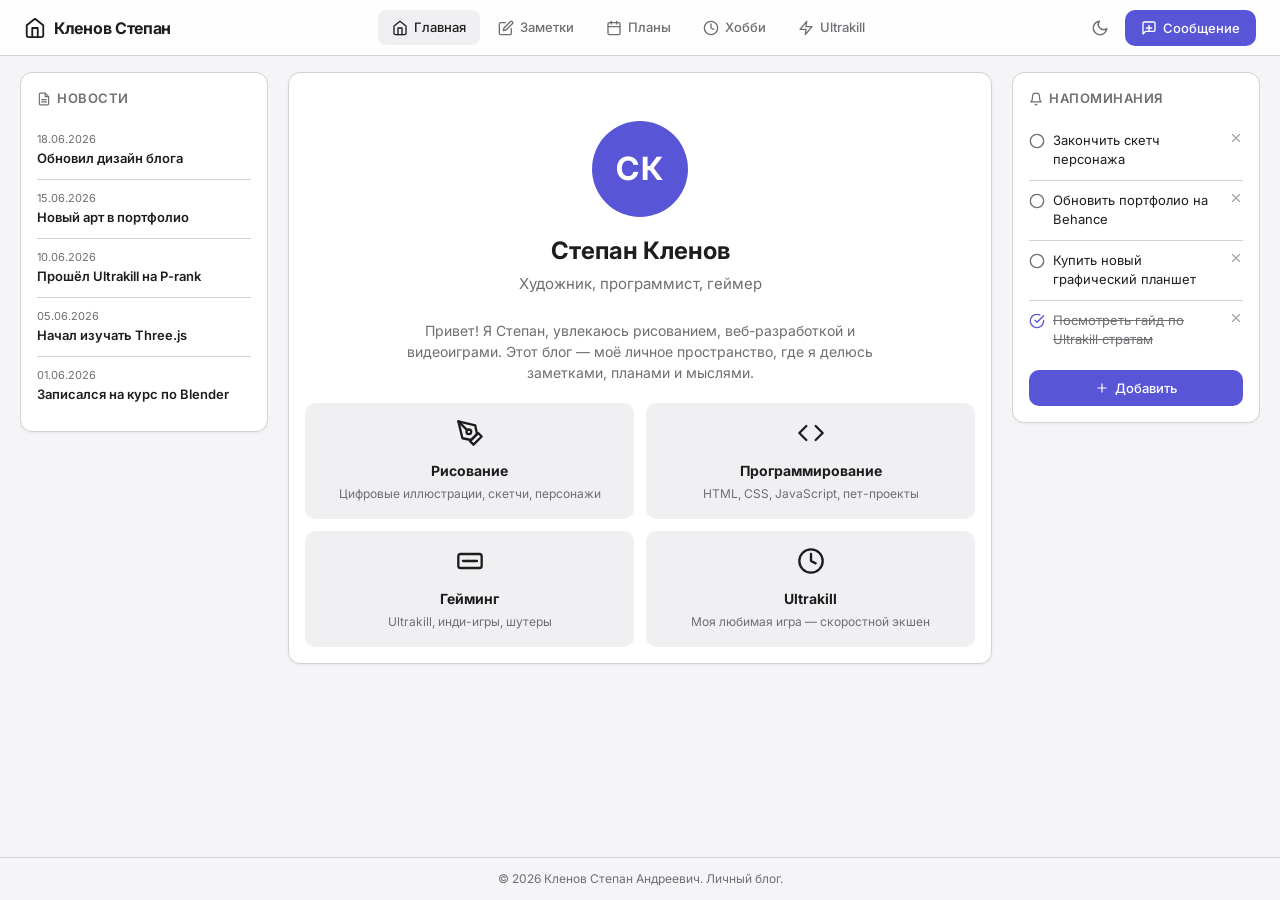
==== index.html @ b5e90588 "Add files via upload" ====
<!DOCTYPE html>
<html lang="ru">
<head>
<meta charset="UTF-8">
<meta name="viewport" content="width=device-width, initial-scale=1.0">
<title>Кленов Степан — Личный блог</title>
<link rel="preconnect" href="https://fonts.googleapis.com">
<link href="https://fonts.googleapis.com/css2?family=Inter:wght@400;500;600;700&display=swap" rel="stylesheet">
<link rel="stylesheet" href="styles.css">
</head>
<body>

<header>
  <div class="logo">
    <svg width="22" height="22" viewBox="0 0 24 24" fill="none" stroke="currentColor" stroke-width="2" stroke-linecap="round" stroke-linejoin="round"><path d="M3 9l9-7 9 7v11a2 2 0 0 1-2 2H5a2 2 0 0 1-2-2z"/><polyline points="9 22 9 12 15 12 15 22"/></svg>
    Кленов Степан
  </div>
  <nav id="mainNav">
    <a class="active" data-section="home">
      <svg width="16" height="16" viewBox="0 0 24 24" fill="none" stroke="currentColor" stroke-width="2" stroke-linecap="round" stroke-linejoin="round"><path d="M3 9l9-7 9 7v11a2 2 0 0 1-2 2H5a2 2 0 0 1-2-2z"/><polyline points="9 22 9 12 15 12 15 22"/></svg>
      Главная
    </a>
    <a data-section="notes">
      <svg width="16" height="16" viewBox="0 0 24 24" fill="none" stroke="currentColor" stroke-width="2" stroke-linecap="round" stroke-linejoin="round"><path d="M11 4H4a2 2 0 0 0-2 2v14a2 2 0 0 0 2 2h14a2 2 0 0 0 2-2v-7"/><path d="M18.5 2.5a2.121 2.121 0 0 1 3 3L12 15l-4 1 1-4 9.5-9.5z"/></svg>
      Заметки
    </a>
    <a data-section="plans">
      <svg width="16" height="16" viewBox="0 0 24 24" fill="none" stroke="currentColor" stroke-width="2" stroke-linecap="round" stroke-linejoin="round"><rect x="3" y="4" width="18" height="18" rx="2" ry="2"/><line x1="16" y1="2" x2="16" y2="6"/><line x1="8" y1="2" x2="8" y2="6"/><line x1="3" y1="10" x2="21" y2="10"/></svg>
      Планы
    </a>
    <a data-section="hobbies">
      <svg width="16" height="16" viewBox="0 0 24 24" fill="none" stroke="currentColor" stroke-width="2" stroke-linecap="round" stroke-linejoin="round"><circle cx="12" cy="12" r="10"/><path d="M12 6v6l4 2"/></svg>
      Хобби
    </a>
    <a data-section="ultrakill">
      <svg width="16" height="16" viewBox="0 0 24 24" fill="none" stroke="currentColor" stroke-width="2" stroke-linecap="round" stroke-linejoin="round"><polygon points="13 2 3 14 12 14 11 22 21 10 12 10 13 2"/></svg>
      Ultrakill
    </a>
  </nav>
  <div class="header-actions">
    <button class="theme-btn" id="themeToggle" title="Сменить тему">
      <svg width="18" height="18" viewBox="0 0 24 24" fill="none" stroke="currentColor" stroke-width="2" stroke-linecap="round" stroke-linejoin="round"><path d="M21 12.79A9 9 0 1 1 11.21 3 7 7 0 0 0 21 12.79z"/></svg>
    </button>
    <button class="modal-btn" id="openModalBtn">
      <svg width="16" height="16" viewBox="0 0 24 24" fill="none" stroke="currentColor" stroke-width="2" stroke-linecap="round" stroke-linejoin="round"><path d="M21 15a2 2 0 0 1-2 2H7l-4 4V5a2 2 0 0 1 2-2h14a2 2 0 0 1 2 2z"/><line x1="12" y1="8" x2="12" y2="16"/><line x1="8" y1="12" x2="16" y2="12"/></svg>
      Сообщение
    </button>
  </div>
</header>

<div class="layout">

  <aside class="col-left">
    <div class="card" id="newsCard">
      <h3>
        <svg width="14" height="14" viewBox="0 0 24 24" fill="none" stroke="currentColor" stroke-width="2" stroke-linecap="round" stroke-linejoin="round"><path d="M14 2H6a2 2 0 0 0-2 2v16a2 2 0 0 0 2 2h12a2 2 0 0 0 2-2V8z"/><polyline points="14 2 14 8 20 8"/><line x1="16" y1="13" x2="8" y2="13"/><line x1="16" y1="17" x2="8" y2="17"/></svg>
        Новости
      </h3>
      <div id="newsList"></div>
    </div>
  </aside>

  <main class="col-center">

    <div class="content-section active" id="section-home">
      <div class="card">
        <div class="profile">
          <div class="avatar">СК</div>
          <h1>Степан Кленов</h1>
          <p class="tagline">Художник, программист, геймер</p>
        </div>
        <p contenteditable="true" data-key="bio-text" style="text-align:center;color:var(--text2);font-size:14px;max-width:500px;margin:0 auto;">
          Привет! Я Степан, увлекаюсь рисованием, веб-разработкой и видеоиграми. Этот блог — моё личное пространство, где я делюсь заметками, планами и мыслями.
        </p>
        <div class="bio-cards">
          <div class="bio-card">
            <svg width="28" height="28" viewBox="0 0 24 24" fill="none" stroke="currentColor" stroke-width="2" stroke-linecap="round" stroke-linejoin="round"><path d="M12 19l7-7 3 3-7 7-3-3z"/><path d="M18 13l-1.5-7.5L2 2l3.5 14.5L13 18l5-5z"/><path d="M2 2l7.586 7.586"/><circle cx="11" cy="11" r="2"/></svg>
            <h4>Рисование</h4>
            <p>Цифровые иллюстрации, скетчи, персонажи</p>
          </div>
          <div class="bio-card">
            <svg width="28" height="28" viewBox="0 0 24 24" fill="none" stroke="currentColor" stroke-width="2" stroke-linecap="round" stroke-linejoin="round"><polyline points="16 18 22 12 16 6"/><polyline points="8 6 2 12 8 18"/></svg>
            <h4>Программирование</h4>
            <p>HTML, CSS, JavaScript, пет-проекты</p>
          </div>
          <div class="bio-card">
            <svg width="28" height="28" viewBox="0 0 24 24" fill="none" stroke="currentColor" stroke-width="2" stroke-linecap="round" stroke-linejoin="round"><rect x="2" y="6" width="20" height="12" rx="2"/><path d="M6 12h4"/><path d="M14 12h4"/><path d="M10 12h4"/></svg>
            <h4>Гейминг</h4>
            <p>Ultrakill, инди-игры, шутеры</p>
          </div>
          <div class="bio-card">
            <svg width="28" height="28" viewBox="0 0 24 24" fill="none" stroke="currentColor" stroke-width="2" stroke-linecap="round" stroke-linejoin="round"><circle cx="12" cy="12" r="10"/><polyline points="12 6 12 12 16 14"/></svg>
            <h4>Ultrakill</h4>
            <p>Моя любимая игра — скоростной экшен</p>
          </div>
        </div>
      </div>
    </div>

    <div class="content-section" id="section-notes">
      <div class="card">
        <div class="section-header">
          <h2>
            <svg width="20" height="20" viewBox="0 0 24 24" fill="none" stroke="currentColor" stroke-width="2" stroke-linecap="round" stroke-linejoin="round"><path d="M11 4H4a2 2 0 0 0-2 2v14a2 2 0 0 0 2 2h14a2 2 0 0 0 2-2v-7"/><path d="M18.5 2.5a2.121 2.121 0 0 1 3 3L12 15l-4 1 1-4 9.5-9.5z"/></svg>
            Мои заметки
          </h2>
        </div>
        <div class="note-form">
          <input type="text" id="noteInput" placeholder="Напишите заметку..." maxlength="200">
          <button id="addNoteBtn">
            <svg width="16" height="16" viewBox="0 0 24 24" fill="none" stroke="currentColor" stroke-width="2" stroke-linecap="round" stroke-linejoin="round"><line x1="12" y1="5" x2="12" y2="19"/><line x1="5" y1="12" x2="19" y2="12"/></svg>
            Добавить
          </button>
        </div>
        <div class="note-list" id="noteList"></div>
      </div>
    </div>

    <div class="content-section" id="section-plans">
      <div class="card">
        <div class="section-header">
          <h2>
            <svg width="20" height="20" viewBox="0 0 24 24" fill="none" stroke="currentColor" stroke-width="2" stroke-linecap="round" stroke-linejoin="round"><rect x="3" y="4" width="18" height="18" rx="2" ry="2"/><line x1="16" y1="2" x2="16" y2="6"/><line x1="8" y1="2" x2="8" y2="6"/><line x1="3" y1="10" x2="21" y2="10"/></svg>
            Мои планы
          </h2>
        </div>
        <div class="plan-form">
          <input type="text" id="planInput" placeholder="Новая цель..." maxlength="200">
          <button id="addPlanBtn">
            <svg width="16" height="16" viewBox="0 0 24 24" fill="none" stroke="currentColor" stroke-width="2" stroke-linecap="round" stroke-linejoin="round"><line x1="12" y1="5" x2="12" y2="19"/><line x1="5" y1="12" x2="19" y2="12"/></svg>
            Добавить
          </button>
        </div>
        <div class="plan-list" id="planList"></div>
      </div>
    </div>

    <div class="content-section" id="section-hobbies">
      <div class="card">
        <div class="section-header">
          <h2>
            <svg width="20" height="20" viewBox="0 0 24 24" fill="none" stroke="currentColor" stroke-width="2" stroke-linecap="round" stroke-linejoin="round"><circle cx="12" cy="12" r="10"/><path d="M12 6v6l4 2"/></svg>
            Мои хобби
          </h2>
        </div>

        <div class="hobby-card">
          <h3>
            <svg width="18" height="18" viewBox="0 0 24 24" fill="none" stroke="currentColor" stroke-width="2" stroke-linecap="round" stroke-linejoin="round"><path d="M12 19l7-7 3 3-7 7-3-3z"/><path d="M18 13l-1.5-7.5L2 2l3.5 14.5L13 18l5-5z"/><path d="M2 2l7.586 7.586"/><circle cx="11" cy="11" r="2"/></svg>
            Рисование
          </h3>
          <p contenteditable="true" data-key="hobby-drawing">Я увлекаюсь цифровым рисованием уже несколько лет. Работаю в Clip Studio Paint и Procreate, люблю рисовать персонажей и фэнтезийные пейзажи. В последнее время экспериментирую со стилизованными портретами и low-poly графикой. Мечтаю когда-нибудь собрать свой артбук.</p>
        </div>

        <div class="hobby-card">
          <h3>
            <svg width="18" height="18" viewBox="0 0 24 24" fill="none" stroke="currentColor" stroke-width="2" stroke-linecap="round" stroke-linejoin="round"><polyline points="16 18 22 12 16 6"/><polyline points="8 6 2 12 8 18"/></svg>
            Программирование
          </h3>
          <p contenteditable="true" data-key="hobby-coding">Программирование — моя основная профессиональная деятельность. Пишу на JavaScript и TypeScript, увлекаюсь фронтендом и созданием интерактивных интерфейсов. В свободное время делаю небольшие пет-проекты: от генераторов артов до простых игр на канвасе.</p>
        </div>

        <div class="hobby-card">
          <h3>
            <svg width="18" height="18" viewBox="0 0 24 24" fill="none" stroke="currentColor" stroke-width="2" stroke-linecap="round" stroke-linejoin="round"><rect x="2" y="6" width="20" height="12" rx="2"/><path d="M6 12h4"/><path d="M14 12h4"/><path d="M10 12h4"/></svg>
            Гейминг
          </h3>
          <p contenteditable="true" data-key="hobby-gaming">Видеоигры — моя давняя страсть. Предпочитаю динамичные игры с высоким темпом и deep mechanics. Люблю инди-проекты за их оригинальность, но и в ААА-тайтлы играю с удовольствием. Моя любимая игра — Ultrakill, которая сочетает в себе всё, что я ценю в играх.</p>
        </div>
      </div>
    </div>

    <div class="content-section" id="section-ultrakill">
      <div class="card">
        <div class="game-header">
          <h2>
            <svg width="24" height="24" viewBox="0 0 24 24" fill="none" stroke="currentColor" stroke-width="2" stroke-linecap="round" stroke-linejoin="round"><polygon points="13 2 3 14 12 14 11 22 21 10 12 10 13 2"/></svg>
            ULTRAKILL
          </h2>
          <p class="sub">«Машина. Я промолчу, но ты поймёшь.»</p>
        </div>

        <div class="game-section">
          <h3>
            <svg width="16" height="16" viewBox="0 0 24 24" fill="none" stroke="currentColor" stroke-width="2" stroke-linecap="round" stroke-linejoin="round"><circle cx="12" cy="12" r="10"/><path d="M12 6v6l4 2"/></svg>
            Об игре
          </h3>
          <p contenteditable="true" data-key="uk-intro">Ultrakill — это скоростной ретро-шутер от первого лица, разработанный Hakita и изданный New Blood Interactive. Вдохновлённый такими классиками, как Quake и Doom Eternal, Ultrakill предлагает уникальную механику, основанную на стиле и непрерывном движении. Игрок управляет V1 — роботом-войной, который сражается с ордами машин и демонов в аду.</p>
          <p contenteditable="true" data-key="uk-intro2">Главная особенность геймплея — система «крови»: враги пачкают пол кровью, и V1 может восстанавливать здоровье, собирая её. Это заставляет игрока постоянно находиться в гуще событий, агрессивно атаковать и уворачиваться, что создаёт уникальный темп игры.</p>
        </div>

        <div class="game-section">
          <h3>
            <svg width="16" height="16" viewBox="0 0 24 24" fill="none" stroke="currentColor" stroke-width="2" stroke-linecap="round" stroke-linejoin="round"><polygon points="12 2 15.09 8.26 22 9.27 17 14.14 18.18 21.02 12 17.77 5.82 21.02 7 14.14 2 9.27 8.91 8.26 12 2"/></svg>
            Механики
          </h3>
          <p contenteditable="true" data-key="uk-mechanics">В основе Ultrakill лежит система оценки стиля: каждое убийство, уклонение и трюк начисляют очки, множитель растёт, и чем выше стиль — тем больше награда. Механика паррирования позволяет отбивать вражеские снаряды обратно, что добавляет глубины сражениям. Огромный арсенал оружия — от револьвера и дробовика до ракетницы и напалма — можно комбинировать для максимально зрелищных комбо. Самостоятельные руки-захваты, скольжение по стенам и рывки делают перемещение невероятно плавным.</p>
        </div>

        <div class="game-section">
          <h3>
            <svg width="16" height="16" viewBox="0 0 24 24" fill="none" stroke="currentColor" stroke-width="2" stroke-linecap="round" stroke-linejoin="round"><circle cx="12" cy="12" r="10"/><path d="M9.09 9a3 3 0 0 1 5.83 1c0 2-3 3-3 3"/><line x1="12" y1="17" x2="12.01" y2="17"/></svg>
            Сюжет и Лор
          </h3>
          <p contenteditable="true" data-key="uk-lore1">Действие Ultrakill разворачивается в далёком будущем, после того как человечество полностью вымерло, но созданные им машины продолжают существовать. Главный герой — V1, одна из боевых машин, спустившаяся в ад в поисках крови, необходимой для поддержания своей энергии. Ад населён не только демонами, но и другими машинами — такими же, как V1, каждая из которых преследует свои цели.</p>
          <p contenteditable="true" data-key="uk-lore2">Исследуя круги ада — от Поверхности до самых глубин Преисподней — V1 сталкивается с существами, основанными на «Божественной комедии» Данте Алигьери. Каждый круг ада представляет собой уникальную экосистему: Лимб, Похоть, Чревоугодие, Жадность, Гнев, Ересь, Насилие, Мошенничество и Предательство. По мере продвижения раскрываются тайны падения человечества, природы самих машин и истинная причина, по которой V1 оказался в аду.</p>
          <p contenteditable="true" data-key="uk-lore3">Враги в игре — не просто абстрактные демоны, а падшие души грешников и боевые машины, каждая со своим дизайном и поведением. От медлительных Corpse of King Minos до стремительных Mindflayers — каждый противник требует индивидуального подхода. Лор подаётся через окружение, записки и фрагментарные диалоги с боссами, оставляя простор для интерпретации. Сочетание отсылок к античной и христианской мифологии с киберпанк-эстетикой создаёт уникальную, мрачную и одновременно ироничную атмосферу, которая и сделала Ultrakill культовой игрой.</p>
        </div>
      </div>
    </div>

  </main>

  <aside class="col-right">
    <div class="card" id="remindersCard">
      <h3>
        <svg width="14" height="14" viewBox="0 0 24 24" fill="none" stroke="currentColor" stroke-width="2" stroke-linecap="round" stroke-linejoin="round"><path d="M18 8A6 6 0 0 0 6 8c0 7-3 9-3 9h18s-3-2-3-9"/><path d="M13.73 21a2 2 0 0 1-3.46 0"/></svg>
        Напоминания
      </h3>
      <div id="reminderList"></div>
      <div style="margin-top:10px;">
        <button class="modal-btn" style="width:100%;justify-content:center;" id="addReminderBtn">
          <svg width="14" height="14" viewBox="0 0 24 24" fill="none" stroke="currentColor" stroke-width="2" stroke-linecap="round" stroke-linejoin="round"><line x1="12" y1="5" x2="12" y2="19"/><line x1="5" y1="12" x2="19" y2="12"/></svg>
          Добавить
        </button>
      </div>
    </div>
  </aside>

</div>

<div class="modal-overlay" id="modalOverlay">
  <div class="modal">
    <h2>
      <svg width="18" height="18" viewBox="0 0 24 24" fill="none" stroke="currentColor" stroke-width="2" stroke-linecap="round" stroke-linejoin="round"><path d="M21 15a2 2 0 0 1-2 2H7l-4 4V5a2 2 0 0 1 2-2h14a2 2 0 0 1 2 2z"/><line x1="12" y1="8" x2="12" y2="16"/><line x1="8" y1="12" x2="16" y2="12"/></svg>
      Оставить сообщение
    </h2>
    <div class="field">
      <label>Ваше имя</label>
      <input type="text" id="modalName" placeholder="Имя" maxlength="50">
    </div>
    <div class="field">
      <label>Сообщение</label>
      <textarea id="modalMsg" placeholder="Текст сообщения..." maxlength="500"></textarea>
    </div>
    <div class="modal-actions">
      <button class="btn-secondary" id="modalCancel">Отмена</button>
      <button class="btn-primary" id="modalSend">
        <svg width="14" height="14" viewBox="0 0 24 24" fill="none" stroke="currentColor" stroke-width="2" stroke-linecap="round" stroke-linejoin="round"><line x1="22" y1="2" x2="11" y2="13"/><polygon points="22 2 15 22 11 13 2 9 22 2"/></svg>
        Отправить
      </button>
    </div>
  </div>
</div>

<footer>
  &copy; 2026 Кленов Степан Андреевич. Личный блог.
</footer>

<script src="script.js"></script>
</body>
</html>
---- styles.css ----
*, *::before, *::after {
  box-sizing: border-box;
  margin: 0;
  padding: 0;
}
:root {
  --bg: #f5f5f7;
  --surface: #ffffff;
  --surface2: #f0f0f2;
  --text: #1d1d1f;
  --text2: #6e6e73;
  --accent: #5856d6;
  --accent-hover: #4a48b8;
  --border: #d2d2d7;
  --shadow: rgba(0,0,0,0.06);
  --news-bg: #fff8e1;
  --reminder-bg: #e8f5e9;
  --news-border: #ffe082;
  --reminder-border: #a5d6a7;
  --header-bg: rgba(255,255,255,0.85);
  --modal-overlay: rgba(0,0,0,0.5);
  --card-radius: 12px;
  --transition: 0.2s ease;
}
[data-theme="dark"] {
  --bg: #1c1c1e;
  --surface: #2c2c2e;
  --surface2: #3a3a3c;
  --text: #f5f5f7;
  --text2: #a1a1a6;
  --accent: #5e5ce6;
  --accent-hover: #7b79f0;
  --border: #48484a;
  --shadow: rgba(0,0,0,0.3);
  --news-bg: #3e3510;
  --reminder-bg: #1b3a1b;
  --news-border: #6d5d1a;
  --reminder-border: #2e7d32;
  --header-bg: rgba(44,44,46,0.9);
  --modal-overlay: rgba(0,0,0,0.7);
}
html, body {
  height: 100%;
  font-family: 'Inter', -apple-system, BlinkMacSystemFont, 'Segoe UI', system-ui, sans-serif;
  background: var(--bg);
  color: var(--text);
  transition: background var(--transition), color var(--transition);
  font-size: 14px;
  line-height: 1.5;
}
body {
  display: flex;
  flex-direction: column;
  min-height: 100vh;
}
a { color: var(--accent); text-decoration: none; }
a:hover { text-decoration: underline; }

header {
  background: var(--header-bg);
  backdrop-filter: blur(16px);
  -webkit-backdrop-filter: blur(16px);
  border-bottom: 1px solid var(--border);
  padding: 0 24px;
  height: 56px;
  display: flex;
  align-items: center;
  justify-content: space-between;
  flex-shrink: 0;
  transition: background var(--transition), border-color var(--transition);
  position: sticky;
  top: 0;
  z-index: 100;
}
.logo {
  font-weight: 700;
  font-size: 16px;
  letter-spacing: -0.3px;
  display: flex;
  align-items: center;
  gap: 8px;
  white-space: nowrap;
}
.logo svg { flex-shrink: 0; }
nav {
  display: flex;
  gap: 4px;
  overflow-x: auto;
  scrollbar-width: none;
  -ms-overflow-style: none;
}
nav::-webkit-scrollbar { display: none; }
nav a {
  color: var(--text2);
  text-decoration: none;
  padding: 8px 14px;
  border-radius: 8px;
  font-size: 13px;
  font-weight: 500;
  display: flex;
  align-items: center;
  gap: 6px;
  white-space: nowrap;
  transition: background var(--transition), color var(--transition);
  cursor: pointer;
}
nav a:hover, nav a.active {
  background: var(--surface2);
  color: var(--text);
  text-decoration: none;
}
nav a svg { flex-shrink: 0; }
.header-actions {
  display: flex;
  align-items: center;
  gap: 10px;
}
.theme-btn {
  background: none;
  border: none;
  cursor: pointer;
  padding: 6px;
  border-radius: 8px;
  color: var(--text2);
  transition: background var(--transition), color var(--transition);
  display: flex;
  align-items: center;
  justify-content: center;
}
.theme-btn:hover {
  background: var(--surface2);
  color: var(--text);
}

.layout {
  display: flex;
  flex: 1;
  overflow: hidden;
  padding: 16px 20px;
  gap: 16px;
  min-height: 0;
}
.col-left, .col-right {
  width: 20%;
  min-width: 200px;
  max-width: 260px;
  display: flex;
  flex-direction: column;
  gap: 10px;
  overflow-y: auto;
}
.col-center {
  flex: 1;
  min-width: 0;
  overflow-y: auto;
  padding: 0 4px;
}
.col-left { order: 0; }
.col-center { order: 1; }
.col-right { order: 2; }

.card {
  background: var(--surface);
  border-radius: var(--card-radius);
  padding: 16px;
  box-shadow: 0 1px 3px var(--shadow);
  border: 1px solid var(--border);
  transition: background var(--transition), border-color var(--transition), box-shadow var(--transition);
}
.card h3 {
  font-size: 13px;
  font-weight: 600;
  text-transform: uppercase;
  letter-spacing: 0.5px;
  color: var(--text2);
  margin-bottom: 12px;
  display: flex;
  align-items: center;
  gap: 6px;
}

.news-item, .reminder-item {
  padding: 10px 0;
  border-bottom: 1px solid var(--border);
  font-size: 13px;
}
.news-item:last-child, .reminder-item:last-child {
  border-bottom: none;
}
.news-date {
  font-size: 11px;
  color: var(--text2);
  display: block;
  margin-bottom: 2px;
}
.news-title {
  font-weight: 600;
  font-size: 13px;
}
.reminder-item {
  display: flex;
  align-items: flex-start;
  gap: 8px;
}
.reminder-item.done .reminder-text {
  text-decoration: line-through;
  color: var(--text2);
}
.reminder-check {
  cursor: pointer;
  margin-top: 2px;
  flex-shrink: 0;
}
.reminder-text {
  flex: 1;
  font-size: 13px;
}
.reminder-del {
  cursor: pointer;
  flex-shrink: 0;
  opacity: 0.4;
  transition: opacity var(--transition);
}
.reminder-del:hover { opacity: 1; }

.content-section {
  display: none;
}
.content-section.active {
  display: block;
}

.profile {
  text-align: center;
  padding: 32px 0 24px;
}
.avatar {
  width: 96px;
  height: 96px;
  border-radius: 50%;
  background: var(--accent);
  display: flex;
  align-items: center;
  justify-content: center;
  margin: 0 auto 16px;
  color: #fff;
  font-size: 32px;
  font-weight: 700;
  letter-spacing: 2px;
}
.profile h1 {
  font-size: 24px;
  font-weight: 700;
  margin-bottom: 4px;
}
.profile .tagline {
  color: var(--text2);
  font-size: 15px;
}
.bio-cards {
  display: grid;
  grid-template-columns: 1fr 1fr;
  gap: 12px;
  margin-top: 20px;
}
.bio-card {
  background: var(--surface2);
  border-radius: 10px;
  padding: 16px;
  text-align: center;
  transition: background var(--transition), transform var(--transition);
}
.bio-card:hover {
  transform: translateY(-2px);
}
.bio-card svg { margin-bottom: 8px; }
.bio-card h4 { font-size: 14px; margin-bottom: 4px; }
.bio-card p { font-size: 12px; color: var(--text2); }

.note-form {
  display: flex;
  gap: 8px;
  margin-bottom: 16px;
}
.note-form input {
  flex: 1;
  padding: 10px 14px;
  border: 1px solid var(--border);
  border-radius: 10px;
  background: var(--surface2);
  color: var(--text);
  font-family: inherit;
  font-size: 13px;
  outline: none;
  transition: border-color var(--transition), background var(--transition);
}
.note-form input:focus {
  border-color: var(--accent);
  background: var(--surface);
}
.note-form button, .modal-btn {
  padding: 10px 16px;
  background: var(--accent);
  color: #fff;
  border: none;
  border-radius: 10px;
  font-family: inherit;
  font-size: 13px;
  font-weight: 500;
  cursor: pointer;
  display: flex;
  align-items: center;
  gap: 6px;
  transition: background var(--transition), transform var(--transition);
}
.note-form button:hover, .modal-btn:hover {
  background: var(--accent-hover);
  transform: translateY(-1px);
}
.note-list {
  display: flex;
  flex-direction: column;
  gap: 8px;
}
.note-item {
  background: var(--surface2);
  border-radius: 10px;
  padding: 14px 16px;
  display: flex;
  justify-content: space-between;
  align-items: flex-start;
  gap: 10px;
  transition: background var(--transition);
}
.note-item:hover { background: var(--border); }
.note-item .note-text { flex: 1; font-size: 13px; line-height: 1.4; }
.note-item .note-del {
  cursor: pointer;
  flex-shrink: 0;
  opacity: 0.3;
  transition: opacity var(--transition);
}
.note-item .note-del:hover { opacity: 1; }
.note-item .note-date {
  font-size: 11px;
  color: var(--text2);
  display: block;
  margin-top: 4px;
}

.plan-form {
  display: flex;
  gap: 8px;
  margin-bottom: 16px;
}
.plan-form input {
  flex: 1;
  padding: 10px 14px;
  border: 1px solid var(--border);
  border-radius: 10px;
  background: var(--surface2);
  color: var(--text);
  font-family: inherit;
  font-size: 13px;
  outline: none;
  transition: border-color var(--transition), background var(--transition);
}
.plan-form input:focus {
  border-color: var(--accent);
  background: var(--surface);
}
.plan-form button {
  padding: 10px 16px;
  background: var(--accent);
  color: #fff;
  border: none;
  border-radius: 10px;
  font-family: inherit;
  font-size: 13px;
  font-weight: 500;
  cursor: pointer;
  display: flex;
  align-items: center;
  gap: 6px;
  transition: background var(--transition), transform var(--transition);
}
.plan-form button:hover {
  background: var(--accent-hover);
  transform: translateY(-1px);
}
.plan-list {
  display: flex;
  flex-direction: column;
  gap: 6px;
}
.plan-item {
  background: var(--surface2);
  border-radius: 10px;
  padding: 12px 14px;
  display: flex;
  align-items: center;
  gap: 10px;
  transition: background var(--transition);
}
.plan-item:hover { background: var(--border); }
.plan-check {
  cursor: pointer;
  flex-shrink: 0;
}
.plan-text {
  flex: 1;
  font-size: 13px;
}
.plan-item.done .plan-text {
  text-decoration: line-through;
  color: var(--text2);
}
.plan-del {
  cursor: pointer;
  flex-shrink: 0;
  opacity: 0.3;
  transition: opacity var(--transition);
}
.plan-del:hover { opacity: 1; }

.hobby-card {
  background: var(--surface2);
  border-radius: 10px;
  padding: 16px;
  margin-bottom: 12px;
  transition: background var(--transition), transform var(--transition);
}
.hobby-card:hover {
  transform: translateY(-2px);
}
.hobby-card h3 {
  font-size: 15px;
  font-weight: 600;
  margin-bottom: 8px;
  display: flex;
  align-items: center;
  gap: 8px;
  text-transform: none;
  letter-spacing: normal;
  color: var(--text);
}
.hobby-card p {
  font-size: 13px;
  color: var(--text2);
  line-height: 1.6;
}

.game-header {
  text-align: center;
  padding: 20px 0;
}
.game-header h2 {
  font-size: 28px;
  font-weight: 700;
  margin-bottom: 4px;
}
.game-header .sub {
  color: var(--text2);
  font-size: 14px;
  font-weight: 500;
}
.game-section {
  margin-bottom: 20px;
}
.game-section h3 {
  font-size: 16px;
  font-weight: 600;
  margin-bottom: 8px;
  display: flex;
  align-items: center;
  gap: 8px;
}
.game-section p {
  font-size: 13px;
  color: var(--text2);
  line-height: 1.7;
  margin-bottom: 8px;
}

.section-header {
  display: flex;
  align-items: center;
  justify-content: space-between;
  margin-bottom: 16px;
}
.section-header h2 {
  font-size: 20px;
  font-weight: 700;
  letter-spacing: -0.3px;
}

.modal-overlay {
  display: none;
  position: fixed;
  inset: 0;
  background: var(--modal-overlay);
  z-index: 200;
  align-items: center;
  justify-content: center;
  animation: fadeIn 0.2s ease;
}
.modal-overlay.open {
  display: flex;
}
@keyframes fadeIn {
  from { opacity: 0; }
  to { opacity: 1; }
}
.modal {
  background: var(--surface);
  border-radius: 16px;
  padding: 28px;
  width: 90%;
  max-width: 440px;
  box-shadow: 0 20px 60px rgba(0,0,0,0.3);
  animation: slideUp 0.25s ease;
}
@keyframes slideUp {
  from { transform: translateY(20px); opacity: 0; }
  to { transform: translateY(0); opacity: 1; }
}
.modal h2 {
  font-size: 18px;
  font-weight: 600;
  margin-bottom: 16px;
  display: flex;
  align-items: center;
  gap: 8px;
}
.modal .field {
  margin-bottom: 14px;
}
.modal label {
  display: block;
  font-size: 12px;
  font-weight: 500;
  color: var(--text2);
  margin-bottom: 4px;
}
.modal input, .modal textarea {
  width: 100%;
  padding: 10px 14px;
  border: 1px solid var(--border);
  border-radius: 10px;
  background: var(--surface2);
  color: var(--text);
  font-family: inherit;
  font-size: 13px;
  outline: none;
  transition: border-color var(--transition), background var(--transition);
}
.modal input:focus, .modal textarea:focus {
  border-color: var(--accent);
  background: var(--surface);
}
.modal textarea {
  resize: vertical;
  min-height: 80px;
}
.modal-actions {
  display: flex;
  gap: 8px;
  justify-content: flex-end;
  margin-top: 8px;
}
.modal-actions button {
  padding: 10px 20px;
  border: none;
  border-radius: 10px;
  font-family: inherit;
  font-size: 13px;
  font-weight: 500;
  cursor: pointer;
  transition: background var(--transition), transform var(--transition);
}
.modal-actions .btn-primary {
  background: var(--accent);
  color: #fff;
}
.modal-actions .btn-primary:hover {
  background: var(--accent-hover);
  transform: translateY(-1px);
}
.modal-actions .btn-secondary {
  background: var(--surface2);
  color: var(--text);
}
.modal-actions .btn-secondary:hover {
  background: var(--border);
  transform: translateY(-1px);
}

[contenteditable="true"]:focus {
  outline: 2px solid var(--accent);
  outline-offset: 2px;
  border-radius: 4px;
}
[contenteditable="true"]:hover {
  background: rgba(88,86,214,0.06);
  border-radius: 4px;
}

footer {
  border-top: 1px solid var(--border);
  padding: 12px 24px;
  text-align: center;
  font-size: 12px;
  color: var(--text2);
  flex-shrink: 0;
  transition: border-color var(--transition);
}

::-webkit-scrollbar { width: 6px; }
::-webkit-scrollbar-track { background: transparent; }
::-webkit-scrollbar-thumb { background: var(--border); border-radius: 3px; }
::-webkit-scrollbar-thumb:hover { background: var(--text2); }

@media (max-width: 1024px) {
  .col-left, .col-right { min-width: 160px; }
}
@media (max-width: 820px) {
  .layout { flex-direction: column; padding: 12px; gap: 12px; }
  .col-left, .col-right { width: 100%; min-width: 0; max-width: none; flex-direction: row; flex-wrap: wrap; overflow: visible; }
  .col-left .card, .col-right .card { flex: 1; min-width: 200px; }
  .col-center { overflow: visible; }
  header { padding: 0 12px; }
}
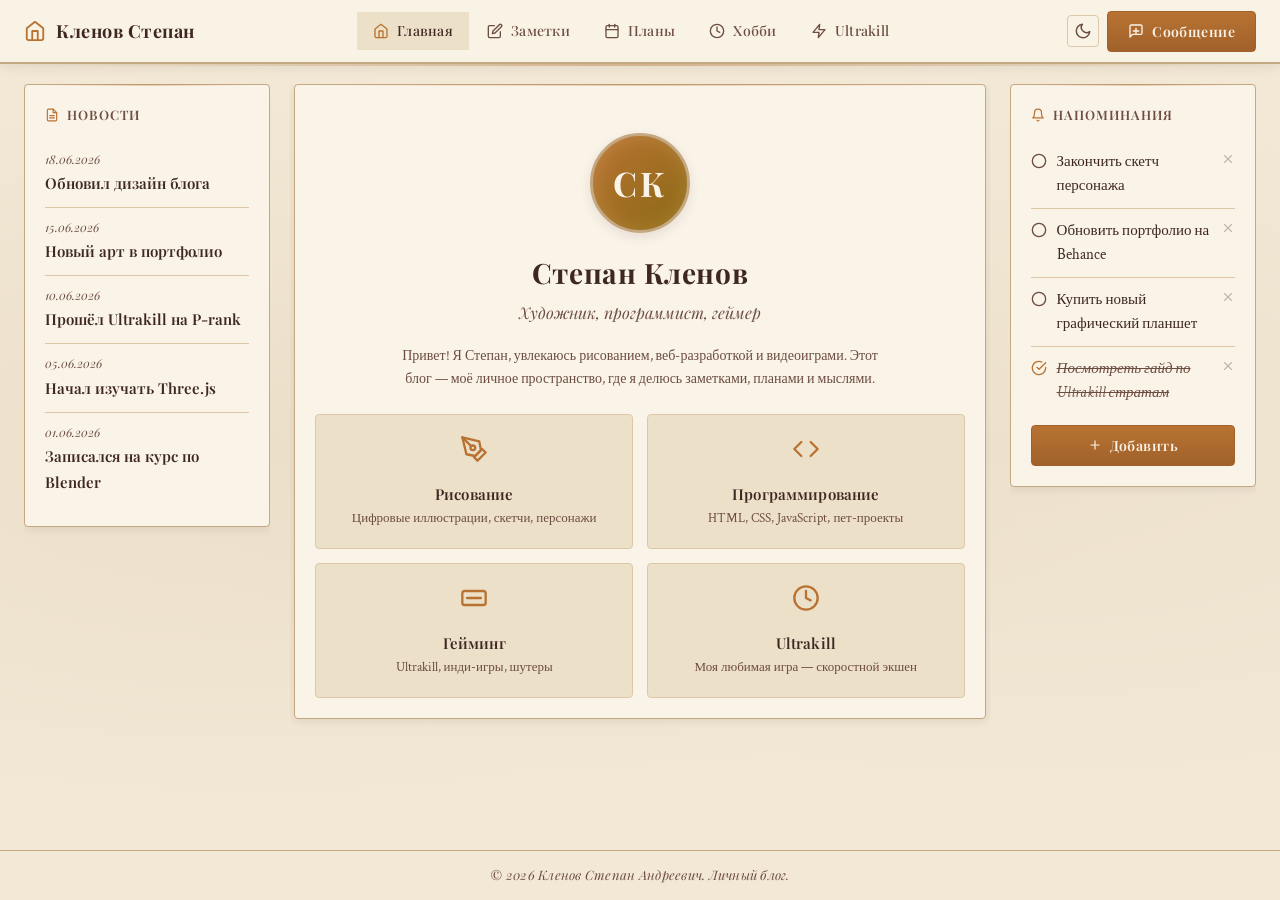
==== commit c31cc343: "Add files via upload" ====
--- a/index.html
+++ b/index.html
@@ -4,8 +4,6 @@
 <meta charset="UTF-8">
 <meta name="viewport" content="width=device-width, initial-scale=1.0">
 <title>Кленов Степан — Личный блог</title>
-<link rel="preconnect" href="https://fonts.googleapis.com">
-<link href="https://fonts.googleapis.com/css2?family=Inter:wght@400;500;600;700&display=swap" rel="stylesheet">
 <link rel="stylesheet" href="styles.css">
 </head>
 <body>
@@ -16,23 +14,23 @@
     Кленов Степан
   </div>
   <nav id="mainNav">
-    <a class="active" data-section="home">
+    <a href="index.html" class="active">
       <svg width="16" height="16" viewBox="0 0 24 24" fill="none" stroke="currentColor" stroke-width="2" stroke-linecap="round" stroke-linejoin="round"><path d="M3 9l9-7 9 7v11a2 2 0 0 1-2 2H5a2 2 0 0 1-2-2z"/><polyline points="9 22 9 12 15 12 15 22"/></svg>
       Главная
     </a>
-    <a data-section="notes">
+    <a href="note.html">
       <svg width="16" height="16" viewBox="0 0 24 24" fill="none" stroke="currentColor" stroke-width="2" stroke-linecap="round" stroke-linejoin="round"><path d="M11 4H4a2 2 0 0 0-2 2v14a2 2 0 0 0 2 2h14a2 2 0 0 0 2-2v-7"/><path d="M18.5 2.5a2.121 2.121 0 0 1 3 3L12 15l-4 1 1-4 9.5-9.5z"/></svg>
       Заметки
     </a>
-    <a data-section="plans">
+    <a href="plan.html">
       <svg width="16" height="16" viewBox="0 0 24 24" fill="none" stroke="currentColor" stroke-width="2" stroke-linecap="round" stroke-linejoin="round"><rect x="3" y="4" width="18" height="18" rx="2" ry="2"/><line x1="16" y1="2" x2="16" y2="6"/><line x1="8" y1="2" x2="8" y2="6"/><line x1="3" y1="10" x2="21" y2="10"/></svg>
       Планы
     </a>
-    <a data-section="hobbies">
+    <a href="hobby.html">
       <svg width="16" height="16" viewBox="0 0 24 24" fill="none" stroke="currentColor" stroke-width="2" stroke-linecap="round" stroke-linejoin="round"><circle cx="12" cy="12" r="10"/><path d="M12 6v6l4 2"/></svg>
       Хобби
     </a>
-    <a data-section="ultrakill">
+    <a href="ultrakill.html">
       <svg width="16" height="16" viewBox="0 0 24 24" fill="none" stroke="currentColor" stroke-width="2" stroke-linecap="round" stroke-linejoin="round"><polygon points="13 2 3 14 12 14 11 22 21 10 12 10 13 2"/></svg>
       Ultrakill
     </a>
@@ -61,154 +59,38 @@
   </aside>
 
   <main class="col-center">
-
-    <div class="content-section active" id="section-home">
-      <div class="card">
-        <div class="profile">
-          <div class="avatar">СК</div>
-          <h1>Степан Кленов</h1>
-          <p class="tagline">Художник, программист, геймер</p>
-        </div>
-        <p contenteditable="true" data-key="bio-text" style="text-align:center;color:var(--text2);font-size:14px;max-width:500px;margin:0 auto;">
-          Привет! Я Степан, увлекаюсь рисованием, веб-разработкой и видеоиграми. Этот блог — моё личное пространство, где я делюсь заметками, планами и мыслями.
-        </p>
-        <div class="bio-cards">
-          <div class="bio-card">
-            <svg width="28" height="28" viewBox="0 0 24 24" fill="none" stroke="currentColor" stroke-width="2" stroke-linecap="round" stroke-linejoin="round"><path d="M12 19l7-7 3 3-7 7-3-3z"/><path d="M18 13l-1.5-7.5L2 2l3.5 14.5L13 18l5-5z"/><path d="M2 2l7.586 7.586"/><circle cx="11" cy="11" r="2"/></svg>
-            <h4>Рисование</h4>
-            <p>Цифровые иллюстрации, скетчи, персонажи</p>
-          </div>
-          <div class="bio-card">
-            <svg width="28" height="28" viewBox="0 0 24 24" fill="none" stroke="currentColor" stroke-width="2" stroke-linecap="round" stroke-linejoin="round"><polyline points="16 18 22 12 16 6"/><polyline points="8 6 2 12 8 18"/></svg>
-            <h4>Программирование</h4>
-            <p>HTML, CSS, JavaScript, пет-проекты</p>
-          </div>
-          <div class="bio-card">
-            <svg width="28" height="28" viewBox="0 0 24 24" fill="none" stroke="currentColor" stroke-width="2" stroke-linecap="round" stroke-linejoin="round"><rect x="2" y="6" width="20" height="12" rx="2"/><path d="M6 12h4"/><path d="M14 12h4"/><path d="M10 12h4"/></svg>
-            <h4>Гейминг</h4>
-            <p>Ultrakill, инди-игры, шутеры</p>
-          </div>
-          <div class="bio-card">
-            <svg width="28" height="28" viewBox="0 0 24 24" fill="none" stroke="currentColor" stroke-width="2" stroke-linecap="round" stroke-linejoin="round"><circle cx="12" cy="12" r="10"/><polyline points="12 6 12 12 16 14"/></svg>
-            <h4>Ultrakill</h4>
-            <p>Моя любимая игра — скоростной экшен</p>
-          </div>
-        </div>
+    <div class="card">
+      <div class="profile">
+        <div class="avatar">СК</div>
+        <h1>Степан Кленов</h1>
+        <p class="tagline">Художник, программист, геймер</p>
+      </div>
+      <p contenteditable="true" data-key="bio-text" style="text-align:center;color:var(--text2);font-size:14px;max-width:500px;margin:0 auto;">
+        Привет! Я Степан, увлекаюсь рисованием, веб-разработкой и видеоиграми. Этот блог — моё личное пространство, где я делюсь заметками, планами и мыслями.
+      </p>
+      <div class="bio-cards">
+        <a href="hobby.html" class="bio-card">
+          <svg width="28" height="28" viewBox="0 0 24 24" fill="none" stroke="currentColor" stroke-width="2" stroke-linecap="round" stroke-linejoin="round"><path d="M12 19l7-7 3 3-7 7-3-3z"/><path d="M18 13l-1.5-7.5L2 2l3.5 14.5L13 18l5-5z"/><path d="M2 2l7.586 7.586"/><circle cx="11" cy="11" r="2"/></svg>
+          <h4>Рисование</h4>
+          <p>Цифровые иллюстрации, скетчи, персонажи</p>
+        </a>
+        <a href="hobby.html" class="bio-card">
+          <svg width="28" height="28" viewBox="0 0 24 24" fill="none" stroke="currentColor" stroke-width="2" stroke-linecap="round" stroke-linejoin="round"><polyline points="16 18 22 12 16 6"/><polyline points="8 6 2 12 8 18"/></svg>
+          <h4>Программирование</h4>
+          <p>HTML, CSS, JavaScript, пет-проекты</p>
+        </a>
+        <a href="hobby.html" class="bio-card">
+          <svg width="28" height="28" viewBox="0 0 24 24" fill="none" stroke="currentColor" stroke-width="2" stroke-linecap="round" stroke-linejoin="round"><rect x="2" y="6" width="20" height="12" rx="2"/><path d="M6 12h4"/><path d="M14 12h4"/><path d="M10 12h4"/></svg>
+          <h4>Гейминг</h4>
+          <p>Ultrakill, инди-игры, шутеры</p>
+        </a>
+        <a href="ultrakill.html" class="bio-card">
+          <svg width="28" height="28" viewBox="0 0 24 24" fill="none" stroke="currentColor" stroke-width="2" stroke-linecap="round" stroke-linejoin="round"><circle cx="12" cy="12" r="10"/><polyline points="12 6 12 12 16 14"/></svg>
+          <h4>Ultrakill</h4>
+          <p>Моя любимая игра — скоростной экшен</p>
+        </a>
       </div>
     </div>
-
-    <div class="content-section" id="section-notes">
-      <div class="card">
-        <div class="section-header">
-          <h2>
-            <svg width="20" height="20" viewBox="0 0 24 24" fill="none" stroke="currentColor" stroke-width="2" stroke-linecap="round" stroke-linejoin="round"><path d="M11 4H4a2 2 0 0 0-2 2v14a2 2 0 0 0 2 2h14a2 2 0 0 0 2-2v-7"/><path d="M18.5 2.5a2.121 2.121 0 0 1 3 3L12 15l-4 1 1-4 9.5-9.5z"/></svg>
-            Мои заметки
-          </h2>
-        </div>
-        <div class="note-form">
-          <input type="text" id="noteInput" placeholder="Напишите заметку..." maxlength="200">
-          <button id="addNoteBtn">
-            <svg width="16" height="16" viewBox="0 0 24 24" fill="none" stroke="currentColor" stroke-width="2" stroke-linecap="round" stroke-linejoin="round"><line x1="12" y1="5" x2="12" y2="19"/><line x1="5" y1="12" x2="19" y2="12"/></svg>
-            Добавить
-          </button>
-        </div>
-        <div class="note-list" id="noteList"></div>
-      </div>
-    </div>
-
-    <div class="content-section" id="section-plans">
-      <div class="card">
-        <div class="section-header">
-          <h2>
-            <svg width="20" height="20" viewBox="0 0 24 24" fill="none" stroke="currentColor" stroke-width="2" stroke-linecap="round" stroke-linejoin="round"><rect x="3" y="4" width="18" height="18" rx="2" ry="2"/><line x1="16" y1="2" x2="16" y2="6"/><line x1="8" y1="2" x2="8" y2="6"/><line x1="3" y1="10" x2="21" y2="10"/></svg>
-            Мои планы
-          </h2>
-        </div>
-        <div class="plan-form">
-          <input type="text" id="planInput" placeholder="Новая цель..." maxlength="200">
-          <button id="addPlanBtn">
-            <svg width="16" height="16" viewBox="0 0 24 24" fill="none" stroke="currentColor" stroke-width="2" stroke-linecap="round" stroke-linejoin="round"><line x1="12" y1="5" x2="12" y2="19"/><line x1="5" y1="12" x2="19" y2="12"/></svg>
-            Добавить
-          </button>
-        </div>
-        <div class="plan-list" id="planList"></div>
-      </div>
-    </div>
-
-    <div class="content-section" id="section-hobbies">
-      <div class="card">
-        <div class="section-header">
-          <h2>
-            <svg width="20" height="20" viewBox="0 0 24 24" fill="none" stroke="currentColor" stroke-width="2" stroke-linecap="round" stroke-linejoin="round"><circle cx="12" cy="12" r="10"/><path d="M12 6v6l4 2"/></svg>
-            Мои хобби
-          </h2>
-        </div>
-
-        <div class="hobby-card">
-          <h3>
-            <svg width="18" height="18" viewBox="0 0 24 24" fill="none" stroke="currentColor" stroke-width="2" stroke-linecap="round" stroke-linejoin="round"><path d="M12 19l7-7 3 3-7 7-3-3z"/><path d="M18 13l-1.5-7.5L2 2l3.5 14.5L13 18l5-5z"/><path d="M2 2l7.586 7.586"/><circle cx="11" cy="11" r="2"/></svg>
-            Рисование
-          </h3>
-          <p contenteditable="true" data-key="hobby-drawing">Я увлекаюсь цифровым рисованием уже несколько лет. Работаю в Clip Studio Paint и Procreate, люблю рисовать персонажей и фэнтезийные пейзажи. В последнее время экспериментирую со стилизованными портретами и low-poly графикой. Мечтаю когда-нибудь собрать свой артбук.</p>
-        </div>
-
-        <div class="hobby-card">
-          <h3>
-            <svg width="18" height="18" viewBox="0 0 24 24" fill="none" stroke="currentColor" stroke-width="2" stroke-linecap="round" stroke-linejoin="round"><polyline points="16 18 22 12 16 6"/><polyline points="8 6 2 12 8 18"/></svg>
-            Программирование
-          </h3>
-          <p contenteditable="true" data-key="hobby-coding">Программирование — моя основная профессиональная деятельность. Пишу на JavaScript и TypeScript, увлекаюсь фронтендом и созданием интерактивных интерфейсов. В свободное время делаю небольшие пет-проекты: от генераторов артов до простых игр на канвасе.</p>
-        </div>
-
-        <div class="hobby-card">
-          <h3>
-            <svg width="18" height="18" viewBox="0 0 24 24" fill="none" stroke="currentColor" stroke-width="2" stroke-linecap="round" stroke-linejoin="round"><rect x="2" y="6" width="20" height="12" rx="2"/><path d="M6 12h4"/><path d="M14 12h4"/><path d="M10 12h4"/></svg>
-            Гейминг
-          </h3>
-          <p contenteditable="true" data-key="hobby-gaming">Видеоигры — моя давняя страсть. Предпочитаю динамичные игры с высоким темпом и deep mechanics. Люблю инди-проекты за их оригинальность, но и в ААА-тайтлы играю с удовольствием. Моя любимая игра — Ultrakill, которая сочетает в себе всё, что я ценю в играх.</p>
-        </div>
-      </div>
-    </div>
-
-    <div class="content-section" id="section-ultrakill">
-      <div class="card">
-        <div class="game-header">
-          <h2>
-            <svg width="24" height="24" viewBox="0 0 24 24" fill="none" stroke="currentColor" stroke-width="2" stroke-linecap="round" stroke-linejoin="round"><polygon points="13 2 3 14 12 14 11 22 21 10 12 10 13 2"/></svg>
-            ULTRAKILL
-          </h2>
-          <p class="sub">«Машина. Я промолчу, но ты поймёшь.»</p>
-        </div>
-
-        <div class="game-section">
-          <h3>
-            <svg width="16" height="16" viewBox="0 0 24 24" fill="none" stroke="currentColor" stroke-width="2" stroke-linecap="round" stroke-linejoin="round"><circle cx="12" cy="12" r="10"/><path d="M12 6v6l4 2"/></svg>
-            Об игре
-          </h3>
-          <p contenteditable="true" data-key="uk-intro">Ultrakill — это скоростной ретро-шутер от первого лица, разработанный Hakita и изданный New Blood Interactive. Вдохновлённый такими классиками, как Quake и Doom Eternal, Ultrakill предлагает уникальную механику, основанную на стиле и непрерывном движении. Игрок управляет V1 — роботом-войной, который сражается с ордами машин и демонов в аду.</p>
-          <p contenteditable="true" data-key="uk-intro2">Главная особенность геймплея — система «крови»: враги пачкают пол кровью, и V1 может восстанавливать здоровье, собирая её. Это заставляет игрока постоянно находиться в гуще событий, агрессивно атаковать и уворачиваться, что создаёт уникальный темп игры.</p>
-        </div>
-
-        <div class="game-section">
-          <h3>
-            <svg width="16" height="16" viewBox="0 0 24 24" fill="none" stroke="currentColor" stroke-width="2" stroke-linecap="round" stroke-linejoin="round"><polygon points="12 2 15.09 8.26 22 9.27 17 14.14 18.18 21.02 12 17.77 5.82 21.02 7 14.14 2 9.27 8.91 8.26 12 2"/></svg>
-            Механики
-          </h3>
-          <p contenteditable="true" data-key="uk-mechanics">В основе Ultrakill лежит система оценки стиля: каждое убийство, уклонение и трюк начисляют очки, множитель растёт, и чем выше стиль — тем больше награда. Механика паррирования позволяет отбивать вражеские снаряды обратно, что добавляет глубины сражениям. Огромный арсенал оружия — от револьвера и дробовика до ракетницы и напалма — можно комбинировать для максимально зрелищных комбо. Самостоятельные руки-захваты, скольжение по стенам и рывки делают перемещение невероятно плавным.</p>
-        </div>
-
-        <div class="game-section">
-          <h3>
-            <svg width="16" height="16" viewBox="0 0 24 24" fill="none" stroke="currentColor" stroke-width="2" stroke-linecap="round" stroke-linejoin="round"><circle cx="12" cy="12" r="10"/><path d="M9.09 9a3 3 0 0 1 5.83 1c0 2-3 3-3 3"/><line x1="12" y1="17" x2="12.01" y2="17"/></svg>
-            Сюжет и Лор
-          </h3>
-          <p contenteditable="true" data-key="uk-lore1">Действие Ultrakill разворачивается в далёком будущем, после того как человечество полностью вымерло, но созданные им машины продолжают существовать. Главный герой — V1, одна из боевых машин, спустившаяся в ад в поисках крови, необходимой для поддержания своей энергии. Ад населён не только демонами, но и другими машинами — такими же, как V1, каждая из которых преследует свои цели.</p>
-          <p contenteditable="true" data-key="uk-lore2">Исследуя круги ада — от Поверхности до самых глубин Преисподней — V1 сталкивается с существами, основанными на «Божественной комедии» Данте Алигьери. Каждый круг ада представляет собой уникальную экосистему: Лимб, Похоть, Чревоугодие, Жадность, Гнев, Ересь, Насилие, Мошенничество и Предательство. По мере продвижения раскрываются тайны падения человечества, природы самих машин и истинная причина, по которой V1 оказался в аду.</p>
-          <p contenteditable="true" data-key="uk-lore3">Враги в игре — не просто абстрактные демоны, а падшие души грешников и боевые машины, каждая со своим дизайном и поведением. От медлительных Corpse of King Minos до стремительных Mindflayers — каждый противник требует индивидуального подхода. Лор подаётся через окружение, записки и фрагментарные диалоги с боссами, оставляя простор для интерпретации. Сочетание отсылок к античной и христианской мифологии с киберпанк-эстетикой создаёт уникальную, мрачную и одновременно ироничную атмосферу, которая и сделала Ultrakill культовой игрой.</p>
-        </div>
-      </div>
-    </div>
-
   </main>
 
   <aside class="col-right">
--- a/styles.css
+++ b/styles.css
@@ -1,68 +1,95 @@
+@import url('https://fonts.googleapis.com/css2?family=Playfair+Display:ital,wght@0,400;0,600;0,700;1,400&family=Crimson+Text:ital,wght@0,400;0,600;0,700;1,400&display=swap');
+
 *, *::before, *::after {
   box-sizing: border-box;
   margin: 0;
   padding: 0;
 }
+
 :root {
-  --bg: #f5f5f7;
-  --surface: #ffffff;
-  --surface2: #f0f0f2;
-  --text: #1d1d1f;
-  --text2: #6e6e73;
-  --accent: #5856d6;
-  --accent-hover: #4a48b8;
-  --border: #d2d2d7;
-  --shadow: rgba(0,0,0,0.06);
-  --news-bg: #fff8e1;
-  --reminder-bg: #e8f5e9;
-  --news-border: #ffe082;
-  --reminder-border: #a5d6a7;
-  --header-bg: rgba(255,255,255,0.85);
-  --modal-overlay: rgba(0,0,0,0.5);
-  --card-radius: 12px;
-  --transition: 0.2s ease;
-}
+  --bg: #f2e8d5;
+  --surface: #faf3e8;
+  --surface2: #ede0c8;
+  --text: #3e2723;
+  --text2: #6d4c41;
+  --accent: #b87333;
+  --accent-hover: #a0612a;
+  --border: #c4a882;
+  --border-light: #dcc8a8;
+  --shadow: rgba(62,39,35,0.1);
+  --header-bg: rgba(250,243,232,0.92);
+  --modal-overlay: rgba(30,20,15,0.6);
+  --card-radius: 4px;
+  --transition: 0.25s ease;
+  --font-heading: 'Playfair Display', 'Georgia', serif;
+  --font-body: 'Crimson Text', 'Georgia', serif;
+  --gear-opacity: 0.06;
+}
+
 [data-theme="dark"] {
-  --bg: #1c1c1e;
-  --surface: #2c2c2e;
-  --surface2: #3a3a3c;
-  --text: #f5f5f7;
-  --text2: #a1a1a6;
-  --accent: #5e5ce6;
-  --accent-hover: #7b79f0;
-  --border: #48484a;
-  --shadow: rgba(0,0,0,0.3);
-  --news-bg: #3e3510;
-  --reminder-bg: #1b3a1b;
-  --news-border: #6d5d1a;
-  --reminder-border: #2e7d32;
-  --header-bg: rgba(44,44,46,0.9);
+  --bg: #1a0f0a;
+  --surface: #2c1810;
+  --surface2: #3e2723;
+  --text: #ede0d4;
+  --text2: #a1887f;
+  --accent: #d4a574;
+  --accent-hover: #c4915e;
+  --border: #5d4037;
+  --border-light: #4e342e;
+  --shadow: rgba(0,0,0,0.4);
+  --header-bg: rgba(44,24,16,0.92);
   --modal-overlay: rgba(0,0,0,0.7);
-}
+  --gear-opacity: 0.08;
+}
+
 html, body {
   height: 100%;
-  font-family: 'Inter', -apple-system, BlinkMacSystemFont, 'Segoe UI', system-ui, sans-serif;
+  font-family: var(--font-body);
   background: var(--bg);
   color: var(--text);
   transition: background var(--transition), color var(--transition);
-  font-size: 14px;
-  line-height: 1.5;
-}
+  font-size: 16px;
+  line-height: 1.6;
+}
+
 body {
   display: flex;
   flex-direction: column;
   min-height: 100vh;
-}
-a { color: var(--accent); text-decoration: none; }
-a:hover { text-decoration: underline; }
+  background-image:
+    radial-gradient(ellipse at 20% 50%, rgba(201,175,140,0.15) 0%, transparent 60%),
+    radial-gradient(ellipse at 80% 50%, rgba(201,175,140,0.10) 0%, transparent 60%);
+}
+
+[data-theme="dark"] body {
+  background-image:
+    radial-gradient(ellipse at 20% 50%, rgba(180,140,100,0.08) 0%, transparent 60%),
+    radial-gradient(ellipse at 80% 50%, rgba(180,140,100,0.06) 0%, transparent 60%);
+}
+
+a {
+  color: var(--accent);
+  text-decoration: none;
+  transition: color var(--transition);
+}
+a:hover {
+  color: var(--accent-hover);
+  text-decoration: underline;
+}
+
+h1, h2, h3, h4, h5, h6 {
+  font-family: var(--font-heading);
+  font-weight: 600;
+  letter-spacing: 0.01em;
+}
 
 header {
   background: var(--header-bg);
-  backdrop-filter: blur(16px);
-  -webkit-backdrop-filter: blur(16px);
-  border-bottom: 1px solid var(--border);
+  backdrop-filter: blur(12px);
+  -webkit-backdrop-filter: blur(12px);
+  border-bottom: 2px solid var(--border);
   padding: 0 24px;
-  height: 56px;
+  height: 64px;
   display: flex;
   align-items: center;
   justify-content: space-between;
@@ -71,20 +98,36 @@
   position: sticky;
   top: 0;
   z-index: 100;
-}
+  box-shadow: 0 2px 12px var(--shadow);
+}
+
+header::after {
+  content: '';
+  position: absolute;
+  bottom: -4px;
+  left: 0;
+  right: 0;
+  height: 2px;
+  background: linear-gradient(90deg, transparent, var(--accent), transparent);
+  opacity: 0.4;
+}
+
 .logo {
+  font-family: var(--font-heading);
   font-weight: 700;
-  font-size: 16px;
-  letter-spacing: -0.3px;
-  display: flex;
-  align-items: center;
-  gap: 8px;
+  font-size: 18px;
+  letter-spacing: 0.03em;
+  display: flex;
+  align-items: center;
+  gap: 10px;
   white-space: nowrap;
-}
-.logo svg { flex-shrink: 0; }
+  color: var(--text);
+}
+.logo svg { flex-shrink: 0; stroke: var(--accent); }
+
 nav {
   display: flex;
-  gap: 4px;
+  gap: 2px;
   overflow-x: auto;
   scrollbar-width: none;
   -ms-overflow-style: none;
@@ -93,36 +136,44 @@
 nav a {
   color: var(--text2);
   text-decoration: none;
-  padding: 8px 14px;
-  border-radius: 8px;
-  font-size: 13px;
+  padding: 8px 16px;
+  border-radius: 0;
+  font-family: var(--font-heading);
+  font-size: 14px;
   font-weight: 500;
   display: flex;
   align-items: center;
-  gap: 6px;
+  gap: 8px;
   white-space: nowrap;
   transition: background var(--transition), color var(--transition);
   cursor: pointer;
+  border-bottom: 2px solid transparent;
+  margin-bottom: -2px;
+  letter-spacing: 0.02em;
 }
 nav a:hover, nav a.active {
   background: var(--surface2);
   color: var(--text);
   text-decoration: none;
-}
-nav a svg { flex-shrink: 0; }
+  border-bottom-color: var(--accent);
+}
+nav a svg { flex-shrink: 0; stroke: currentColor; }
+nav a:hover svg, nav a.active svg { stroke: var(--accent); }
+
 .header-actions {
   display: flex;
   align-items: center;
-  gap: 10px;
-}
+  gap: 8px;
+}
+
 .theme-btn {
   background: none;
-  border: none;
+  border: 1px solid var(--border-light);
   cursor: pointer;
   padding: 6px;
-  border-radius: 8px;
-  color: var(--text2);
-  transition: background var(--transition), color var(--transition);
+  border-radius: 4px;
+  color: var(--text2);
+  transition: background var(--transition), color var(--transition), border-color var(--transition);
   display: flex;
   align-items: center;
   justify-content: center;
@@ -130,23 +181,25 @@
 .theme-btn:hover {
   background: var(--surface2);
   color: var(--text);
+  border-color: var(--accent);
 }
 
 .layout {
   display: flex;
   flex: 1;
   overflow: hidden;
-  padding: 16px 20px;
-  gap: 16px;
+  padding: 20px 24px;
+  gap: 20px;
   min-height: 0;
 }
+
 .col-left, .col-right {
   width: 20%;
   min-width: 200px;
   max-width: 260px;
   display: flex;
   flex-direction: column;
-  gap: 10px;
+  gap: 12px;
   overflow-y: auto;
 }
 .col-center {
@@ -162,161 +215,217 @@
 .card {
   background: var(--surface);
   border-radius: var(--card-radius);
-  padding: 16px;
-  box-shadow: 0 1px 3px var(--shadow);
+  padding: 20px;
+  box-shadow: 0 2px 8px var(--shadow);
   border: 1px solid var(--border);
   transition: background var(--transition), border-color var(--transition), box-shadow var(--transition);
-}
+  position: relative;
+}
+
+.card::before {
+  content: '';
+  position: absolute;
+  top: -1px;
+  left: 20px;
+  right: 20px;
+  height: 2px;
+  background: linear-gradient(90deg, transparent, var(--accent), transparent);
+  opacity: 0.3;
+}
+
 .card h3 {
+  font-family: var(--font-heading);
   font-size: 13px;
   font-weight: 600;
   text-transform: uppercase;
-  letter-spacing: 0.5px;
-  color: var(--text2);
-  margin-bottom: 12px;
-  display: flex;
-  align-items: center;
-  gap: 6px;
-}
+  letter-spacing: 0.08em;
+  color: var(--text2);
+  margin-bottom: 14px;
+  display: flex;
+  align-items: center;
+  gap: 8px;
+}
+.card h3 svg { stroke: var(--accent); }
 
 .news-item, .reminder-item {
   padding: 10px 0;
-  border-bottom: 1px solid var(--border);
-  font-size: 13px;
+  border-bottom: 1px solid var(--border-light);
+  font-size: 15px;
 }
 .news-item:last-child, .reminder-item:last-child {
   border-bottom: none;
 }
 .news-date {
-  font-size: 11px;
+  font-size: 12px;
   color: var(--text2);
   display: block;
   margin-bottom: 2px;
+  font-family: var(--font-heading);
+  font-style: italic;
 }
 .news-title {
   font-weight: 600;
-  font-size: 13px;
+  font-size: 15px;
+  font-family: var(--font-heading);
 }
 .reminder-item {
   display: flex;
   align-items: flex-start;
-  gap: 8px;
+  gap: 10px;
 }
 .reminder-item.done .reminder-text {
   text-decoration: line-through;
   color: var(--text2);
+  font-style: italic;
 }
 .reminder-check {
   cursor: pointer;
-  margin-top: 2px;
+  margin-top: 3px;
   flex-shrink: 0;
 }
 .reminder-text {
   flex: 1;
-  font-size: 13px;
+  font-size: 15px;
 }
 .reminder-del {
   cursor: pointer;
   flex-shrink: 0;
-  opacity: 0.4;
+  opacity: 0.3;
   transition: opacity var(--transition);
 }
 .reminder-del:hover { opacity: 1; }
-
-.content-section {
-  display: none;
-}
-.content-section.active {
-  display: block;
-}
 
 .profile {
   text-align: center;
-  padding: 32px 0 24px;
+  padding: 28px 0 20px;
 }
 .avatar {
-  width: 96px;
-  height: 96px;
+  width: 100px;
+  height: 100px;
   border-radius: 50%;
-  background: var(--accent);
+  background: linear-gradient(135deg, var(--accent), #8B6914);
   display: flex;
   align-items: center;
   justify-content: center;
-  margin: 0 auto 16px;
-  color: #fff;
-  font-size: 32px;
+  margin: 0 auto 18px;
+  color: #faf3e8;
+  font-family: var(--font-heading);
+  font-size: 34px;
   font-weight: 700;
-  letter-spacing: 2px;
+  letter-spacing: 3px;
+  border: 3px solid var(--border);
+  box-shadow: 0 4px 12px var(--shadow), inset 0 0 20px rgba(255,215,150,0.2);
 }
 .profile h1 {
-  font-size: 24px;
+  font-size: 28px;
   font-weight: 700;
   margin-bottom: 4px;
+  letter-spacing: 0.02em;
 }
 .profile .tagline {
   color: var(--text2);
-  font-size: 15px;
+  font-size: 16px;
+  font-style: italic;
+  font-family: var(--font-heading);
 }
 .bio-cards {
   display: grid;
   grid-template-columns: 1fr 1fr;
-  gap: 12px;
-  margin-top: 20px;
+  gap: 14px;
+  margin-top: 24px;
 }
 .bio-card {
   background: var(--surface2);
-  border-radius: 10px;
-  padding: 16px;
+  border-radius: var(--card-radius);
+  padding: 20px 16px;
   text-align: center;
-  transition: background var(--transition), transform var(--transition);
+  transition: background var(--transition), transform var(--transition), box-shadow var(--transition);
+  cursor: pointer;
+  display: block;
+  color: var(--text);
+  text-decoration: none;
+  border: 1px solid var(--border-light);
+  position: relative;
 }
 .bio-card:hover {
-  transform: translateY(-2px);
-}
-.bio-card svg { margin-bottom: 8px; }
-.bio-card h4 { font-size: 14px; margin-bottom: 4px; }
-.bio-card p { font-size: 12px; color: var(--text2); }
+  transform: translateY(-3px);
+  box-shadow: 0 6px 20px var(--shadow);
+  border-color: var(--accent);
+  text-decoration: none;
+  color: var(--text);
+}
+.bio-card:active {
+  transform: translateY(-1px);
+}
+.bio-card svg {
+  margin-bottom: 10px;
+  stroke: var(--accent);
+  transition: transform var(--transition);
+}
+.bio-card:hover svg {
+  transform: scale(1.1);
+}
+.bio-card h4 {
+  font-family: var(--font-heading);
+  font-size: 15px;
+  font-weight: 600;
+  margin-bottom: 4px;
+}
+.bio-card p {
+  font-size: 13px;
+  color: var(--text2);
+  line-height: 1.4;
+}
 
 .note-form {
   display: flex;
-  gap: 8px;
-  margin-bottom: 16px;
+  gap: 10px;
+  margin-bottom: 18px;
 }
 .note-form input {
   flex: 1;
-  padding: 10px 14px;
+  padding: 10px 16px;
   border: 1px solid var(--border);
-  border-radius: 10px;
-  background: var(--surface2);
-  color: var(--text);
-  font-family: inherit;
-  font-size: 13px;
+  border-radius: var(--card-radius);
+  background: var(--surface2);
+  color: var(--text);
+  font-family: var(--font-body);
+  font-size: 15px;
   outline: none;
-  transition: border-color var(--transition), background var(--transition);
+  transition: border-color var(--transition), background var(--transition), box-shadow var(--transition);
 }
 .note-form input:focus {
   border-color: var(--accent);
   background: var(--surface);
-}
+  box-shadow: 0 0 0 2px rgba(183,115,51,0.15);
+}
+.note-form input::placeholder { color: var(--text2); opacity: 0.7; }
+
 .note-form button, .modal-btn {
-  padding: 10px 16px;
-  background: var(--accent);
-  color: #fff;
-  border: none;
-  border-radius: 10px;
-  font-family: inherit;
-  font-size: 13px;
-  font-weight: 500;
-  cursor: pointer;
-  display: flex;
-  align-items: center;
-  gap: 6px;
-  transition: background var(--transition), transform var(--transition);
+  padding: 10px 20px;
+  background: linear-gradient(180deg, var(--accent) 0%, var(--accent-hover) 100%);
+  color: #faf3e8;
+  border: 1px solid var(--accent-hover);
+  border-radius: var(--card-radius);
+  font-family: var(--font-heading);
+  font-size: 14px;
+  font-weight: 600;
+  cursor: pointer;
+  display: flex;
+  align-items: center;
+  gap: 8px;
+  transition: background var(--transition), transform var(--transition), box-shadow var(--transition);
+  letter-spacing: 0.03em;
 }
 .note-form button:hover, .modal-btn:hover {
-  background: var(--accent-hover);
+  background: linear-gradient(180deg, var(--accent-hover) 0%, #8B5E2A 100%);
   transform: translateY(-1px);
-}
+  box-shadow: 0 4px 12px rgba(183,115,51,0.3);
+}
+.note-form button:active, .modal-btn:active {
+  transform: translateY(0);
+}
+
 .note-list {
   display: flex;
   flex-direction: column;
@@ -324,175 +433,215 @@
 }
 .note-item {
   background: var(--surface2);
-  border-radius: 10px;
-  padding: 14px 16px;
+  border-radius: var(--card-radius);
+  padding: 14px 18px;
   display: flex;
   justify-content: space-between;
   align-items: flex-start;
-  gap: 10px;
+  gap: 12px;
   transition: background var(--transition);
-}
-.note-item:hover { background: var(--border); }
-.note-item .note-text { flex: 1; font-size: 13px; line-height: 1.4; }
+  border-left: 3px solid var(--accent);
+}
+.note-item:hover { background: var(--border-light); }
+.note-item .note-text { flex: 1; font-size: 15px; line-height: 1.5; font-family: var(--font-body); }
 .note-item .note-del {
   cursor: pointer;
   flex-shrink: 0;
-  opacity: 0.3;
+  opacity: 0.2;
   transition: opacity var(--transition);
 }
 .note-item .note-del:hover { opacity: 1; }
 .note-item .note-date {
-  font-size: 11px;
+  font-size: 12px;
   color: var(--text2);
   display: block;
   margin-top: 4px;
+  font-family: var(--font-heading);
+  font-style: italic;
 }
 
 .plan-form {
   display: flex;
-  gap: 8px;
-  margin-bottom: 16px;
+  gap: 10px;
+  margin-bottom: 18px;
 }
 .plan-form input {
   flex: 1;
-  padding: 10px 14px;
+  padding: 10px 16px;
   border: 1px solid var(--border);
-  border-radius: 10px;
-  background: var(--surface2);
-  color: var(--text);
-  font-family: inherit;
-  font-size: 13px;
+  border-radius: var(--card-radius);
+  background: var(--surface2);
+  color: var(--text);
+  font-family: var(--font-body);
+  font-size: 15px;
   outline: none;
-  transition: border-color var(--transition), background var(--transition);
+  transition: border-color var(--transition), background var(--transition), box-shadow var(--transition);
 }
 .plan-form input:focus {
   border-color: var(--accent);
   background: var(--surface);
-}
+  box-shadow: 0 0 0 2px rgba(183,115,51,0.15);
+}
+.plan-form input::placeholder { color: var(--text2); opacity: 0.7; }
 .plan-form button {
-  padding: 10px 16px;
-  background: var(--accent);
-  color: #fff;
-  border: none;
-  border-radius: 10px;
-  font-family: inherit;
-  font-size: 13px;
-  font-weight: 500;
-  cursor: pointer;
-  display: flex;
-  align-items: center;
-  gap: 6px;
-  transition: background var(--transition), transform var(--transition);
+  padding: 10px 20px;
+  background: linear-gradient(180deg, var(--accent) 0%, var(--accent-hover) 100%);
+  color: #faf3e8;
+  border: 1px solid var(--accent-hover);
+  border-radius: var(--card-radius);
+  font-family: var(--font-heading);
+  font-size: 14px;
+  font-weight: 600;
+  cursor: pointer;
+  display: flex;
+  align-items: center;
+  gap: 8px;
+  transition: background var(--transition), transform var(--transition), box-shadow var(--transition);
+  letter-spacing: 0.03em;
 }
 .plan-form button:hover {
-  background: var(--accent-hover);
+  background: linear-gradient(180deg, var(--accent-hover) 0%, #8B5E2A 100%);
   transform: translateY(-1px);
+  box-shadow: 0 4px 12px rgba(183,115,51,0.3);
 }
 .plan-list {
   display: flex;
   flex-direction: column;
-  gap: 6px;
+  gap: 8px;
 }
 .plan-item {
   background: var(--surface2);
-  border-radius: 10px;
-  padding: 12px 14px;
-  display: flex;
-  align-items: center;
-  gap: 10px;
+  border-radius: var(--card-radius);
+  padding: 12px 16px;
+  display: flex;
+  align-items: center;
+  gap: 12px;
   transition: background var(--transition);
-}
-.plan-item:hover { background: var(--border); }
+  border-left: 3px solid var(--border);
+}
+.plan-item:hover { background: var(--border-light); }
+.plan-item.done {
+  border-left-color: var(--accent);
+}
 .plan-check {
   cursor: pointer;
   flex-shrink: 0;
 }
 .plan-text {
   flex: 1;
-  font-size: 13px;
+  font-size: 15px;
+  font-family: var(--font-body);
 }
 .plan-item.done .plan-text {
   text-decoration: line-through;
   color: var(--text2);
+  font-style: italic;
 }
 .plan-del {
   cursor: pointer;
   flex-shrink: 0;
-  opacity: 0.3;
+  opacity: 0.2;
   transition: opacity var(--transition);
 }
 .plan-del:hover { opacity: 1; }
 
 .hobby-card {
   background: var(--surface2);
-  border-radius: 10px;
-  padding: 16px;
-  margin-bottom: 12px;
-  transition: background var(--transition), transform var(--transition);
+  border-radius: var(--card-radius);
+  padding: 20px;
+  margin-bottom: 14px;
+  transition: background var(--transition), transform var(--transition), box-shadow var(--transition);
+  border: 1px solid var(--border-light);
+  position: relative;
 }
 .hobby-card:hover {
   transform: translateY(-2px);
+  box-shadow: 0 4px 16px var(--shadow);
+  border-color: var(--accent);
 }
 .hobby-card h3 {
-  font-size: 15px;
-  font-weight: 600;
-  margin-bottom: 8px;
-  display: flex;
-  align-items: center;
-  gap: 8px;
+  font-family: var(--font-heading);
+  font-size: 17px;
+  font-weight: 600;
+  margin-bottom: 10px;
+  display: flex;
+  align-items: center;
+  gap: 10px;
   text-transform: none;
-  letter-spacing: normal;
-  color: var(--text);
-}
+  letter-spacing: 0.02em;
+  color: var(--text);
+}
+.hobby-card h3 svg { stroke: var(--accent); }
 .hobby-card p {
-  font-size: 13px;
-  color: var(--text2);
-  line-height: 1.6;
+  font-size: 15px;
+  color: var(--text2);
+  line-height: 1.7;
 }
 
 .game-header {
   text-align: center;
-  padding: 20px 0;
+  padding: 24px 0 16px;
+  position: relative;
+}
+.game-header::after {
+  content: '';
+  display: block;
+  width: 120px;
+  height: 2px;
+  background: linear-gradient(90deg, transparent, var(--accent), transparent);
+  margin: 16px auto 0;
 }
 .game-header h2 {
-  font-size: 28px;
+  font-size: 32px;
   font-weight: 700;
   margin-bottom: 4px;
+  letter-spacing: 0.06em;
 }
 .game-header .sub {
   color: var(--text2);
-  font-size: 14px;
-  font-weight: 500;
+  font-size: 15px;
+  font-style: italic;
+  font-family: var(--font-heading);
 }
 .game-section {
-  margin-bottom: 20px;
+  margin-bottom: 24px;
+  padding: 0 4px;
 }
 .game-section h3 {
-  font-size: 16px;
-  font-weight: 600;
-  margin-bottom: 8px;
-  display: flex;
-  align-items: center;
-  gap: 8px;
-}
+  font-family: var(--font-heading);
+  font-size: 18px;
+  font-weight: 600;
+  margin-bottom: 10px;
+  display: flex;
+  align-items: center;
+  gap: 10px;
+  border-bottom: 1px solid var(--border-light);
+  padding-bottom: 6px;
+}
+.game-section h3 svg { stroke: var(--accent); }
 .game-section p {
-  font-size: 13px;
-  color: var(--text2);
-  line-height: 1.7;
-  margin-bottom: 8px;
+  font-size: 15px;
+  color: var(--text2);
+  line-height: 1.8;
+  margin-bottom: 10px;
 }
 
 .section-header {
   display: flex;
   align-items: center;
   justify-content: space-between;
-  margin-bottom: 16px;
+  margin-bottom: 18px;
 }
 .section-header h2 {
-  font-size: 20px;
+  font-family: var(--font-heading);
+  font-size: 22px;
   font-weight: 700;
-  letter-spacing: -0.3px;
-}
+  letter-spacing: 0.01em;
+  display: flex;
+  align-items: center;
+  gap: 10px;
+}
+.section-header h2 svg { stroke: var(--accent); }
 
 .modal-overlay {
   display: none;
@@ -502,7 +651,7 @@
   z-index: 200;
   align-items: center;
   justify-content: center;
-  animation: fadeIn 0.2s ease;
+  animation: fadeIn 0.25s ease;
 }
 .modal-overlay.open {
   display: flex;
@@ -513,120 +662,152 @@
 }
 .modal {
   background: var(--surface);
-  border-radius: 16px;
-  padding: 28px;
+  border-radius: var(--card-radius);
+  padding: 32px;
   width: 90%;
-  max-width: 440px;
-  box-shadow: 0 20px 60px rgba(0,0,0,0.3);
-  animation: slideUp 0.25s ease;
+  max-width: 460px;
+  box-shadow: 0 20px 60px rgba(0,0,0,0.4);
+  animation: slideUp 0.3s ease;
+  border: 1px solid var(--border);
+  position: relative;
+}
+.modal::before {
+  content: '';
+  position: absolute;
+  top: -1px;
+  left: 30px;
+  right: 30px;
+  height: 2px;
+  background: linear-gradient(90deg, transparent, var(--accent), transparent);
 }
 @keyframes slideUp {
-  from { transform: translateY(20px); opacity: 0; }
+  from { transform: translateY(24px); opacity: 0; }
   to { transform: translateY(0); opacity: 1; }
 }
 .modal h2 {
-  font-size: 18px;
-  font-weight: 600;
+  font-family: var(--font-heading);
+  font-size: 20px;
+  font-weight: 600;
+  margin-bottom: 20px;
+  display: flex;
+  align-items: center;
+  gap: 10px;
+  letter-spacing: 0.02em;
+}
+.modal h2 svg { stroke: var(--accent); }
+.modal .field {
   margin-bottom: 16px;
-  display: flex;
-  align-items: center;
-  gap: 8px;
-}
-.modal .field {
-  margin-bottom: 14px;
 }
 .modal label {
   display: block;
-  font-size: 12px;
-  font-weight: 500;
+  font-size: 13px;
+  font-weight: 600;
   color: var(--text2);
   margin-bottom: 4px;
+  font-family: var(--font-heading);
+  letter-spacing: 0.05em;
+  text-transform: uppercase;
 }
 .modal input, .modal textarea {
   width: 100%;
-  padding: 10px 14px;
+  padding: 10px 16px;
   border: 1px solid var(--border);
-  border-radius: 10px;
-  background: var(--surface2);
-  color: var(--text);
-  font-family: inherit;
-  font-size: 13px;
+  border-radius: var(--card-radius);
+  background: var(--surface2);
+  color: var(--text);
+  font-family: var(--font-body);
+  font-size: 15px;
   outline: none;
-  transition: border-color var(--transition), background var(--transition);
+  transition: border-color var(--transition), background var(--transition), box-shadow var(--transition);
 }
 .modal input:focus, .modal textarea:focus {
   border-color: var(--accent);
   background: var(--surface);
-}
+  box-shadow: 0 0 0 2px rgba(183,115,51,0.15);
+}
+.modal input::placeholder, .modal textarea::placeholder { color: var(--text2); opacity: 0.7; }
 .modal textarea {
   resize: vertical;
-  min-height: 80px;
+  min-height: 90px;
 }
 .modal-actions {
   display: flex;
-  gap: 8px;
+  gap: 10px;
   justify-content: flex-end;
-  margin-top: 8px;
+  margin-top: 12px;
 }
 .modal-actions button {
-  padding: 10px 20px;
-  border: none;
-  border-radius: 10px;
-  font-family: inherit;
-  font-size: 13px;
-  font-weight: 500;
-  cursor: pointer;
-  transition: background var(--transition), transform var(--transition);
+  padding: 10px 24px;
+  border: 1px solid var(--border);
+  border-radius: var(--card-radius);
+  font-family: var(--font-heading);
+  font-size: 14px;
+  font-weight: 600;
+  cursor: pointer;
+  transition: background var(--transition), transform var(--transition), box-shadow var(--transition);
+  letter-spacing: 0.03em;
 }
 .modal-actions .btn-primary {
-  background: var(--accent);
-  color: #fff;
+  background: linear-gradient(180deg, var(--accent) 0%, var(--accent-hover) 100%);
+  color: #faf3e8;
+  border-color: var(--accent-hover);
 }
 .modal-actions .btn-primary:hover {
-  background: var(--accent-hover);
+  background: linear-gradient(180deg, var(--accent-hover) 0%, #8B5E2A 100%);
   transform: translateY(-1px);
+  box-shadow: 0 4px 12px rgba(183,115,51,0.3);
 }
 .modal-actions .btn-secondary {
   background: var(--surface2);
   color: var(--text);
 }
 .modal-actions .btn-secondary:hover {
-  background: var(--border);
+  background: var(--border-light);
   transform: translateY(-1px);
 }
 
 [contenteditable="true"]:focus {
   outline: 2px solid var(--accent);
   outline-offset: 2px;
-  border-radius: 4px;
+  border-radius: 2px;
 }
 [contenteditable="true"]:hover {
-  background: rgba(88,86,214,0.06);
-  border-radius: 4px;
+  background: rgba(183,115,51,0.06);
+  border-radius: 2px;
+  cursor: text;
 }
 
 footer {
   border-top: 1px solid var(--border);
-  padding: 12px 24px;
+  padding: 14px 24px;
   text-align: center;
-  font-size: 12px;
+  font-size: 13px;
   color: var(--text2);
   flex-shrink: 0;
   transition: border-color var(--transition);
-}
-
-::-webkit-scrollbar { width: 6px; }
-::-webkit-scrollbar-track { background: transparent; }
-::-webkit-scrollbar-thumb { background: var(--border); border-radius: 3px; }
-::-webkit-scrollbar-thumb:hover { background: var(--text2); }
+  font-family: var(--font-heading);
+  font-style: italic;
+  letter-spacing: 0.02em;
+}
+
+::-webkit-scrollbar { width: 8px; }
+::-webkit-scrollbar-track { background: var(--bg); }
+::-webkit-scrollbar-thumb { background: var(--border); border-radius: 4px; border: 2px solid var(--bg); }
+::-webkit-scrollbar-thumb:hover { background: var(--accent); }
+
+::selection {
+  background: var(--accent);
+  color: #faf3e8;
+}
 
 @media (max-width: 1024px) {
   .col-left, .col-right { min-width: 160px; }
 }
 @media (max-width: 820px) {
-  .layout { flex-direction: column; padding: 12px; gap: 12px; }
+  .layout { flex-direction: column; padding: 14px; gap: 14px; }
   .col-left, .col-right { width: 100%; min-width: 0; max-width: none; flex-direction: row; flex-wrap: wrap; overflow: visible; }
   .col-left .card, .col-right .card { flex: 1; min-width: 200px; }
   .col-center { overflow: visible; }
   header { padding: 0 12px; }
-}
+  .bio-cards { grid-template-columns: 1fr 1fr; }
+}
